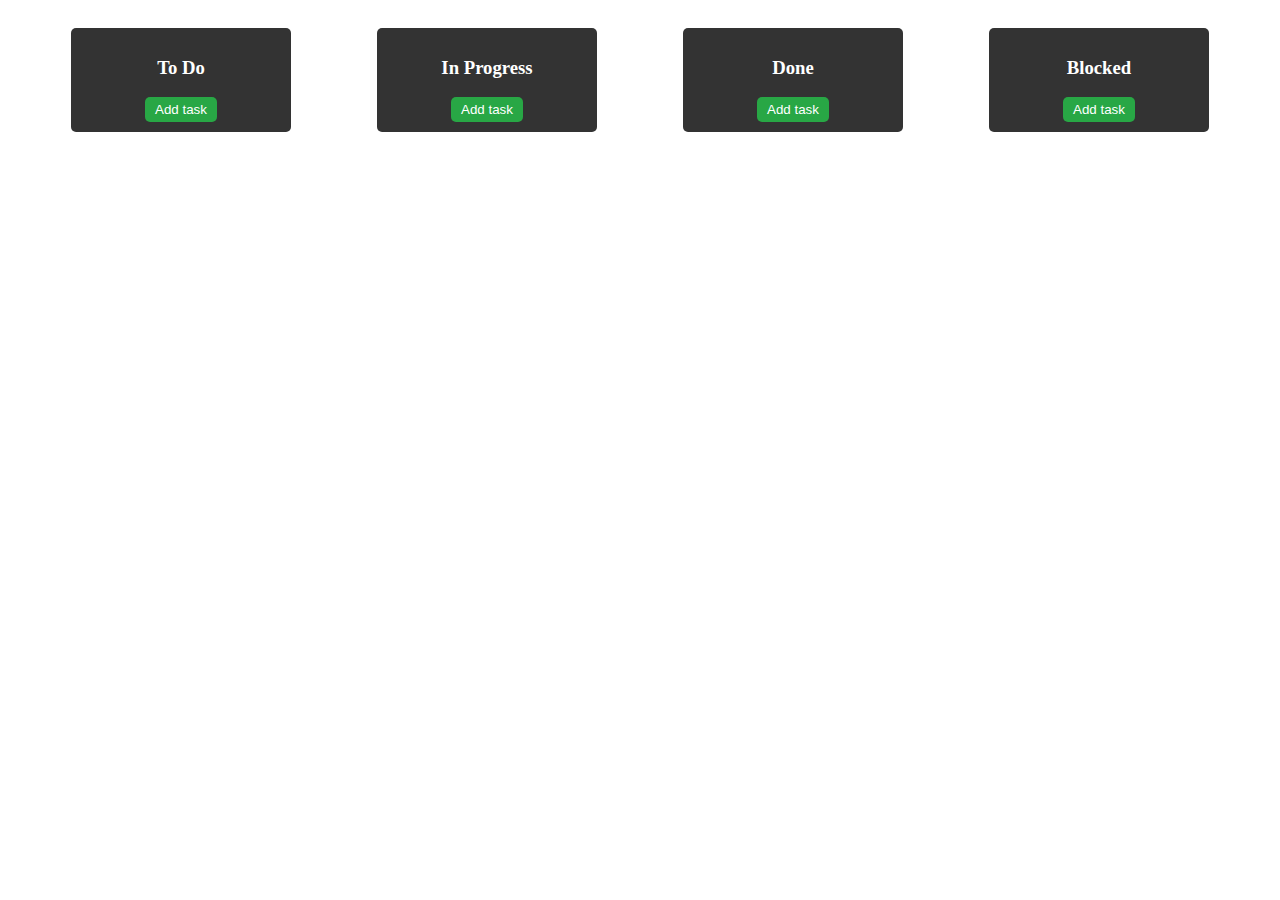
==== todo.html @ 40d8f74a "todo list" ====
<!DOCTYPE html> <html lang="en">
 <head>
 <meta charset="UTF-8"> <meta name="viewport" content="width=device-width, initial-scale=1.0">
 <title>Task Board</title> <style>
 .board { display: flex; justify-content: space-around; padding: 20px; }
.column { width: 200px; padding: 10px; background-color: #333; color: #fff; border-radius: 5px; }
.column h3 { text-align: center; } 
.task { background-color: #555; padding: 10px; margin: 10px 0; border-radius: 5px; cursor: grab; }
.add-task { text-align: center; margin-top: 10px; }
.add-task button { background-color: #28a745; color: #fff; border: none; padding: 5px 10px; cursor: pointer; border-radius: 5px; }
</style> 
</head>
<body> 
     <div class="board"> <div class="column" id="todo"> <h3>To Do</h3> <div class="tasks"></div> <div class="add-task"> <button onclick="addTask('todo')">Add task</button> </div> </div> <div class="column" id="in-progress"> <h3>In Progress</h3> <div class="tasks"></div> <div class="add-task"> <button onclick="addTask('in-progress')">Add task</button> </div> </div> <div class="column" id="done"> <h3>Done</h3> <div class="tasks"></div> <div class="add-task"> <button onclick="addTask('done')">Add task</button> </div> </div> <div class="column" id="blocked"> <h3>Blocked</h3> <div class="tasks"></div> <div class="add-task"> <button onclick="addTask('blocked')">Add task</button> </div> </div> </div> <script> // Function to add a task function addTask(columnId) { const column = document.getElementById(columnId).querySelector('.tasks'); const task = document.createElement('div'); task.className = 'task'; task.innerText = '[Task] - Edit or delete here'; task.draggable = true; // Add delete button const deleteButton = document.createElement('button'); deleteButton.innerText = '🗑️'; deleteButton.onclick = () => task.remove(); task.appendChild(deleteButton); // Append the task to the column column.appendChild(task); } // Make tasks draggable (optional) document.querySelectorAll('.task').forEach(task => { task.addEventListener('dragstart', e => { e.dataTransfer.setData('text/plain', task.id); }); }); document.querySelectorAll('.tasks').forEach(column => { column.addEventListener('dragover', e => { e.preventDefault(); }); column.addEventListener('drop', e => { const taskId = e.dataTransfer.getData('text'); const task = document.getElementById(taskId); column.appendChild(task); }); }); </script> </body> </html>
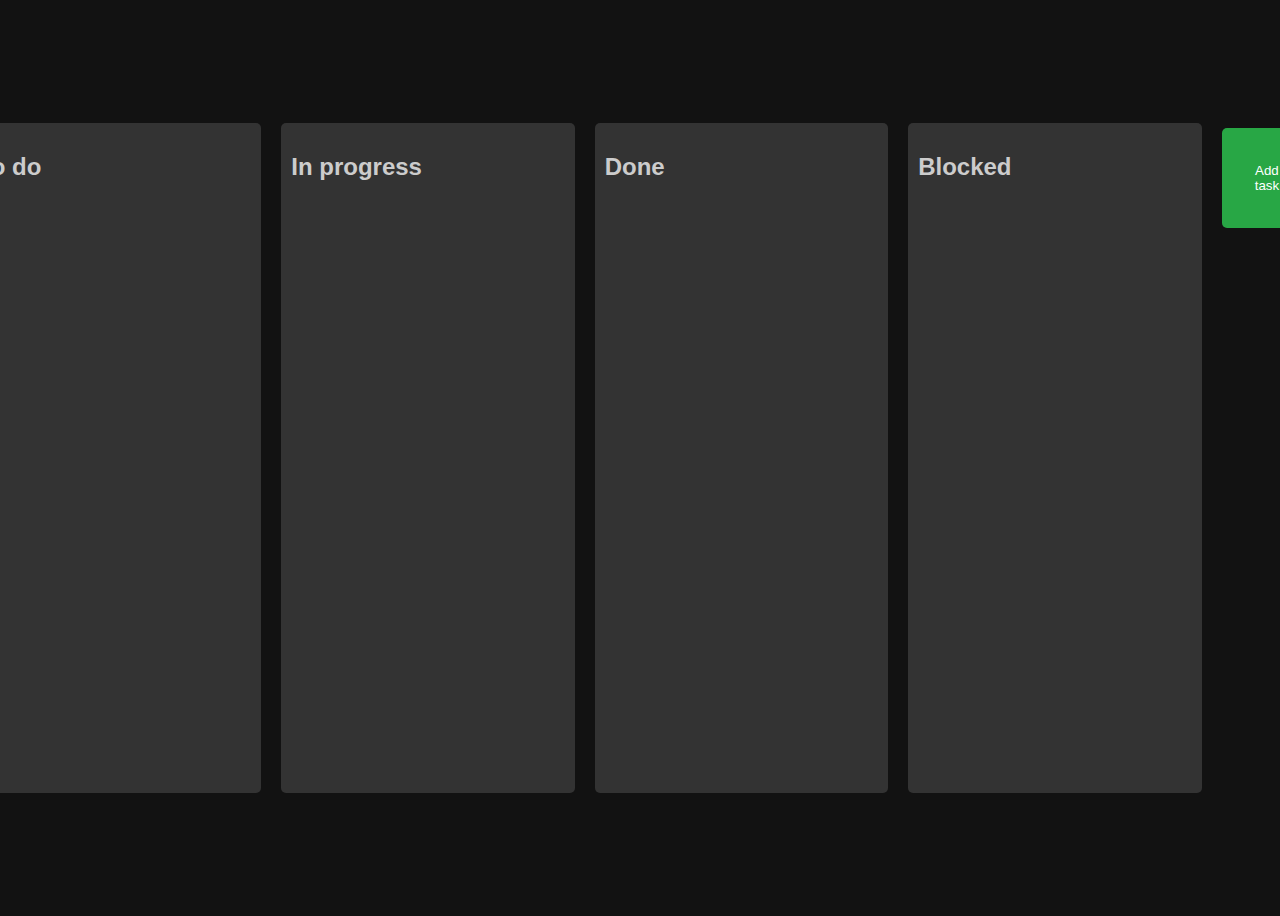
==== commit 62ebcdfb: "todo ehelsen" ====
--- a/todo.html
+++ b/todo.html
@@ -1,14 +1,30 @@
-<!DOCTYPE html> <html lang="en">
- <head>
- <meta charset="UTF-8"> <meta name="viewport" content="width=device-width, initial-scale=1.0">
- <title>Task Board</title> <style>
- .board { display: flex; justify-content: space-around; padding: 20px; }
-.column { width: 200px; padding: 10px; background-color: #333; color: #fff; border-radius: 5px; }
-.column h3 { text-align: center; } 
-.task { background-color: #555; padding: 10px; margin: 10px 0; border-radius: 5px; cursor: grab; }
-.add-task { text-align: center; margin-top: 10px; }
-.add-task button { background-color: #28a745; color: #fff; border: none; padding: 5px 10px; cursor: pointer; border-radius: 5px; }
-</style> 
-</head>
-<body> 
-     <div class="board"> <div class="column" id="todo"> <h3>To Do</h3> <div class="tasks"></div> <div class="add-task"> <button onclick="addTask('todo')">Add task</button> </div> </div> <div class="column" id="in-progress"> <h3>In Progress</h3> <div class="tasks"></div> <div class="add-task"> <button onclick="addTask('in-progress')">Add task</button> </div> </div> <div class="column" id="done"> <h3>Done</h3> <div class="tasks"></div> <div class="add-task"> <button onclick="addTask('done')">Add task</button> </div> </div> <div class="column" id="blocked"> <h3>Blocked</h3> <div class="tasks"></div> <div class="add-task"> <button onclick="addTask('blocked')">Add task</button> </div> </div> </div> <script> // Function to add a task function addTask(columnId) { const column = document.getElementById(columnId).querySelector('.tasks'); const task = document.createElement('div'); task.className = 'task'; task.innerText = '[Task] - Edit or delete here'; task.draggable = true; // Add delete button const deleteButton = document.createElement('button'); deleteButton.innerText = '🗑️'; deleteButton.onclick = () => task.remove(); task.appendChild(deleteButton); // Append the task to the column column.appendChild(task); } // Make tasks draggable (optional) document.querySelectorAll('.task').forEach(task => { task.addEventListener('dragstart', e => { e.dataTransfer.setData('text/plain', task.id); }); }); document.querySelectorAll('.tasks').forEach(column => { column.addEventListener('dragover', e => { e.preventDefault(); }); column.addEventListener('drop', e => { const taskId = e.dataTransfer.getData('text'); const task = document.getElementById(taskId); column.appendChild(task); }); }); </script> </body> </html>
+<!DOCTYPE html>
+<html lang="en">
+  <head>
+    <meta charset="UTF-8" />
+    <meta name="viewport" content="width=device-width, initial-scale=1.0" />
+    <title>To Do List</title>
+    <link rel="stylesheet" href="todo.css" />
+    <script>todo.js</script>
+  </head>
+  <body>
+    <div class="board">
+      <div class="column" id="to-do">
+        <h2>To do</h2>
+      </div>
+      <div class="column" id="in-progress">
+        <h2>In progress</h2>
+      </div>
+      <div class="column" id="done">
+        <h2>Done</h2>
+      </div>
+      <div class="column" id="blocked">
+        <h2>Blocked</h2>
+      </div>
+      <button id="add-task">Add task</button>
+    </div>
+    <script src="todo.js"></script>
+  </body>
+</html>
+ 
+ --- a/todo.css
+++ b/todo.css
@@ -0,0 +1,70 @@
+body {
+    display: flex;
+    justify-content: center;
+    align-items: center;
+    height: 100vh;
+    background-color: #121212;
+    color: white;
+    font-family: Arial, sans-serif;
+  }
+   
+  .board {
+    display: flex;
+    gap: 20px;
+  }
+   
+  .column {
+    background-color: #333;
+    padding: 10px;
+    width: 280px;
+    border-radius: 5px;
+    height: 650px;
+    display: flex;
+    justify-content: space-between;
+  }
+   
+  .column h2 {
+    color: #ccc;
+    margin-bottom: 10px;
+  }
+   
+  .task {
+    background-color: #444;
+    padding: 10px;
+    margin-bottom: 10px;
+    border-radius: 5px;
+    color: white;
+    display: flex;
+    justify-content: space-between;
+    align-items: center;
+  }
+   
+  .task-buttons {
+    display: flex;
+    gap: 5px;
+  }
+   
+  .task-buttons button {
+    background-color: #666;
+    color: white;
+    border: none;
+    padding: 5px;
+    cursor: pointer;
+    border-radius: 3px;
+  }
+   
+  .task-buttons button:hover {
+    background-color: #888;
+  }
+   
+  #add-task {
+    background-color: #28a745;
+    color: white;
+    border: none;
+    padding: 10px 20px;
+    margin-top: 5px;
+    cursor: pointer;
+    border-radius: 5px;
+    height: 100px;
+  }
+   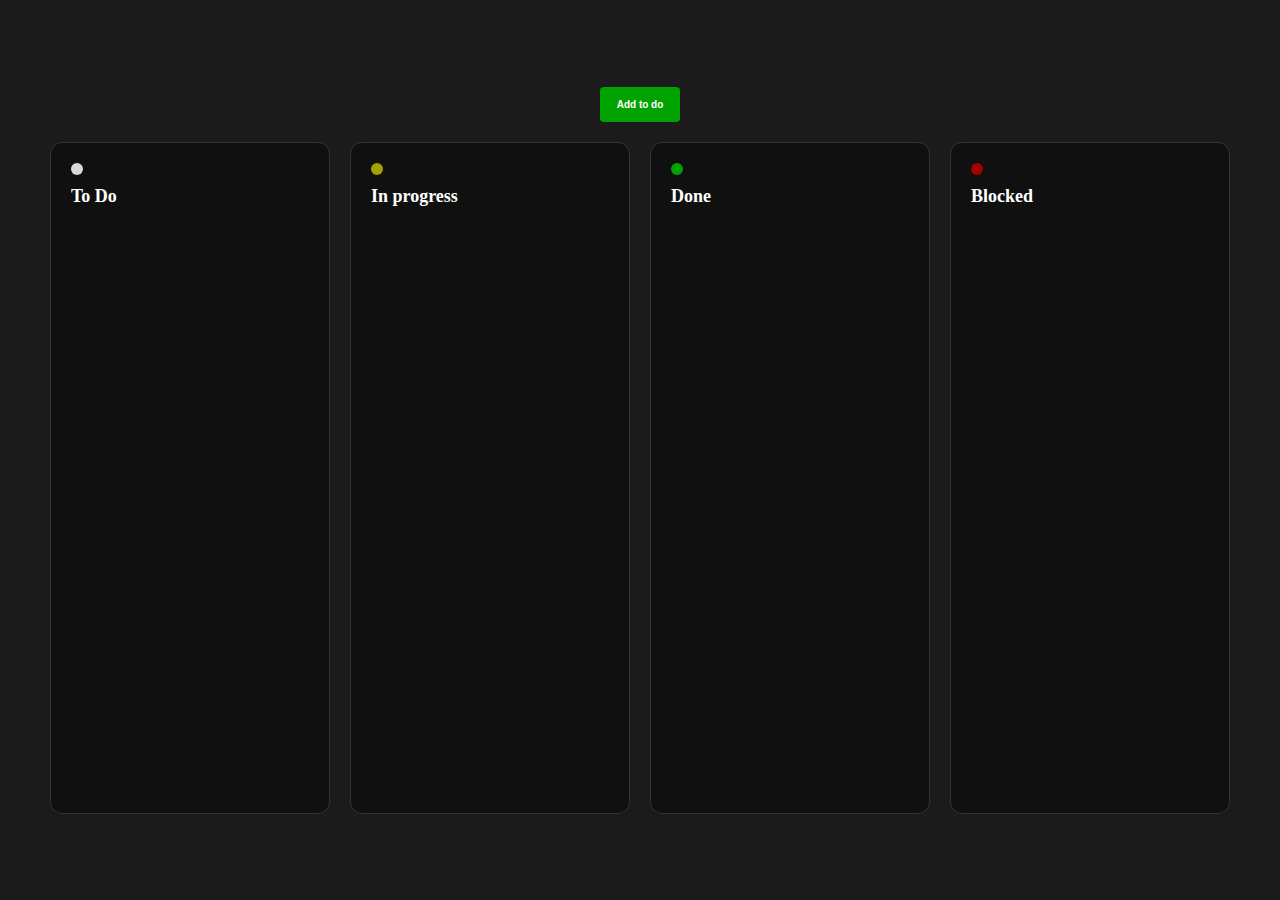
==== commit dea18036: "todo enter task belen bolson" ====
--- a/todo.html
+++ b/todo.html
@@ -1,30 +1,157 @@
-<!DOCTYPE html>
+<!-- <!DOCTYPE html>
 <html lang="en">
   <head>
     <meta charset="UTF-8" />
     <meta name="viewport" content="width=device-width, initial-scale=1.0" />
     <title>To Do List</title>
     <link rel="stylesheet" href="todo.css" />
-    <script>todo.js</script>
   </head>
+
+
+
   <body>
+
     <div class="board">
       <div class="column" id="to-do">
-        <h2>To do</h2>
+
+          <div class="title-container"> 
+
+
+                 <div class="dot"></div>
+          <div class="mini-title" >To do</div> 
+     </div>
       </div>
+
+
+
       <div class="column" id="in-progress">
-        <h2>In progress</h2>
+          
+          <div class="title-container">
+          <div class="dot"></div>
+        <div class="mini-title">In progress</div>
       </div>
+      </div>
+
+
       <div class="column" id="done">
-        <h2>Done</h2>
+          <div class="title-container">
+          <div class="dot"></div>
+          <div class="mini-title">Done</div>
       </div>
+    </div>
+
+
       <div class="column" id="blocked">
-        <h2>Blocked</h2>
+          <div class="title-container">
+          <div class="dot"></div>
+          <div class="mini-title">Blocked</div>
       </div>
-      <button id="add-task">Add task</button>
+     </div>
+</div>
+
+
+
+
+      <button onclick="addTodo()" id="add-task">Add task</button>
+      
+
     </div>
-    <script src="todo.js"></script>
+
+
+    <div id="modal">
+     <div class="modal-content">
+          <H2>enter task</H2>
+          <input type="text" id="taskName" />
+          <button onclick="saveTodo()">add</button>
+     </div>
+
+ </div>
+
+    <script src="todo.js"> enter</script>
+
+
+
   </body>
+
+
 </html>
  
- +  -->
+
+
+
+
+  <!DOCTYPE html>
+<html lang="en">
+
+
+
+  <head>
+    <meta charset="UTF-8" />
+    <meta name="viewport" content="width=device-width, initial-scale=1.0" />
+    <title>ToDo</title>
+    <link rel="stylesheet" href="/todo.css" />
+    <link
+      rel="stylesheet"
+      href="https://cdnjs.cloudflare.com/ajax/libs/font-awesome/6.6.0/css/all.min.css"
+      integrity="sha512-Kc323vGBEqzTmouAECnVceyQqyqdsSiqLQISBL29aUW4U/M7pSPA/gEUZQqv1cwx4OnYxTxve5UMg5GT6L4JJg=="
+      crossorigin="anonymous"
+      referrerpolicy="no-referrer"/>
+  </head>
+
+
+
+
+
+
+  <body>
+    <main>
+      <section>
+        <div class="navbar">
+          <div>
+            <button class="AddButton" onclick="addTask()">Add to do</button>
+          </div>
+        </div>
+        <div id="modal">
+          <div class="modal-content">
+            <h2>Enter Task</h2>
+            <input type="text" id="task-name" />
+            <label for="cars"></label>
+            <select id="task-status">
+              <option value="todo">To Do</option>
+              <option value="in-progress">In progress</option>
+              <option value="Done">Done</option>
+              <option value="Blocked">Blocked</option>
+            </select>
+            <button onclick="saveTask()">Submit</button>
+          </div>
+        </div>
+ 
+        <div id="tasks" class="tasks"></div>
+        <div class="card-container">
+          <div class="card1">
+            <div class="dot1"></div>
+            <div class="todoTitle">To Do</div>
+            <div id="todo-tasks"></div>
+          </div>
+          <div class="card2">
+            <div class="dot2"></div>
+            <div class="todoTitle">In progress</div>
+            <div id="in-progress-tasks"></div>
+          </div>
+          <div class="card3">
+            <div class="dot3"></div>
+            <div class="todoTitle">Done</div>
+            <div id="done-tasks"></div>
+          </div>
+          <div class="card4">
+            <div class="dot4"></div>
+            <div class="todoTitle">Blocked</div>
+            <div id="blocked-tasks"></div>
+          </div>
+        </div>
+        <script src="/todo.js"></script>
+      </section>
+    </main>
+  </body>
+</html>--- a/todo.css
+++ b/todo.css
@@ -1,7 +1,6 @@
-body {
-    display: flex;
-    justify-content: center;
-    align-items: center;
+/* body {
+    display: flex;
+    justify-content: center;
     height: 100vh;
     background-color: #121212;
     color: white;
@@ -11,8 +10,9 @@
   .board {
     display: flex;
     gap: 20px;
-  }
-   
+    align-items: center;
+  }
+
   .column {
     background-color: #333;
     padding: 10px;
@@ -20,12 +20,25 @@
     border-radius: 5px;
     height: 650px;
     display: flex;
-    justify-content: space-between;
-  }
-   
-  .column h2 {
+    margin-top: 30px;
+  }
+  .title-container{
+    display: flex;
+   gap: 10px;
+   margin-top: 30px;
+}
+  .mini-title {
     color: #ccc;
     margin-bottom: 10px;
+    text-align: center;
+    font-size: 20px ;
+  }
+
+  .dot {
+    width: 15px;
+    height: 15px;
+    border-radius: 50%;
+    background-color: green;
   }
    
   .task {
@@ -67,4 +80,233 @@
     border-radius: 5px;
     height: 100px;
   }
-   +#modal {
+    position: fixed;
+    top: 0;
+    right: 0;
+    left: 0;
+    bottom: 0;
+    background-color: rgba(0, 0, 0, 0.4);
+    z-index: 3;
+    display: none;
+}
+.modal-open {
+    display: block;
+}
+.modal-content {
+    background-color: #1e1e1e;
+    margin: 15% auto;
+    width: 50%;
+    display: flex;
+    justify-content: center;
+    flex-direction: column;
+    align-items: center;
+    border-radius: 20px;
+    padding: 12px;
+}
+.modal-content > input {
+    padding: 10px;
+} */
+
+
+
+
+    
+  * {
+    margin: 0;
+    padding: 0;
+    box-sizing: border-box;
+  }
+   
+  section {
+    background-color: #1b1b1b;
+    min-height: 100vh;
+    width: 100vw;
+    display: flex;
+    justify-content: center;
+    align-items: center;
+    flex-direction: column;
+  }
+   
+  .navbar {
+    display: flex;
+    width: 50%;
+    justify-content: space-around;
+    margin-bottom: 20px;
+  }
+   
+  .tasks {
+    background-color: #1a1a1a;
+    color: #d9d9d9;
+    width: 18.75rem;
+    margin-right: auto;
+    margin-left: auto;
+    border-radius: 8px;
+    font-family: Arial, Helvetica, sans-serif;
+    font-weight: 300;
+    font-size: 12px;
+  }
+   
+  .AddButton {
+    font-size: 10px;
+    background-color: #00a300;
+    color: white;
+    font-weight: 700;
+    font-family: Arial, Helvetica, sans-serif;
+    border-radius: 4px;
+    width: 80px;
+    height: 35px;
+    border: none;
+    cursor: pointer;
+    transition: all 0.3s;
+  }
+   
+  .AddButton:hover {
+    border-radius: 20px;
+    background-color: #009900;
+  }
+   
+  .card-container {
+    display: flex;
+    justify-content: center;
+    gap: 20px;
+    flex-wrap: wrap;
+  }
+   
+  .card1,
+  .card2,
+  .card3,
+  .card4 {
+    background-color: #101010;
+    height: 672px;
+    width: 280px;
+    border: 1px solid #333333;
+    gap: 1px;
+    padding: 20px;
+    border-radius: 12px;
+    display: flex;
+    flex-direction: column;
+  }
+   
+  .dot1,
+  .dot2,
+  .dot3,
+  .dot4 {
+    width: 12px;
+    height: 12px;
+    border-radius: 50%;
+  }
+   
+  .dot1 {
+    background-color: #d9d9d9;
+  }
+  .dot2 {
+    background-color: #a3a300;
+  }
+  .dot3 {
+    background-color: #00a300;
+  }
+  .dot4 {
+    background-color: #a30000;
+  }
+   
+  .todoTitle {
+    font-weight: 700;
+    color: white;
+    font-size: 18px;
+    margin-top: 10px;
+  }
+   
+  .todo-item {
+    font-family: Arial, Helvetica, sans-serif;
+    font-weight: 400;
+    font-size: 12px;
+    color: white;
+    margin-top: 10px;
+    display: flex;
+    justify-content: space-around;
+    align-items: center;
+    padding: 5px;
+    border: 1px solid #dddddd37;
+    border-radius: 5px;
+    cursor: pointer;
+  }
+   
+  .todo-item i {
+    margin-left: 10px;
+    cursor: pointer;
+  }
+  .fa-solid {
+    color: rgba(255, 255, 255, 0.507);
+    transition: all 0.2s;
+  }
+  .fa-solid:hover {
+    color: white;
+  }
+  .fa-trash {
+    color: rgba(255, 0, 0, 0.5);
+    transition: all 0.2s;
+  }
+  .fa-trash:hover {
+    color: red;
+  }
+   
+  #modal {
+    position: fixed;
+    top: 0%;
+    bottom: 0%;
+    left: 0%;
+    right: 0%;
+    background-color: rgba(0, 0, 0, 0.4);
+    z-index: 3;
+    display: none;
+  }
+   
+  .modal-content {
+    background-color: #1e1e1e;
+    margin: 100px auto;
+    width: 370px;
+    display: flex;
+    flex-direction: column;
+    align-items: center;
+    justify-content: center;
+    border-radius: 16px;
+    padding: 12px;
+    color: white;
+    gap: 10px;
+  }
+   
+  .modal-content input,
+  .modal-content select {
+    border: 1px solid #999999;
+    border-radius: 4px;
+    background-color: transparent;
+    width: 290px;
+    height: 44px;
+    color: grey;
+  }
+   
+  .modal-content h2 {
+    font-family: Arial, Helvetica, sans-serif;
+    font-size: 24px;
+    font-weight: 700;
+    color: white;
+  }
+   
+  .modal-content button {
+    margin-top: 20px;
+    font-size: 16px;
+    background-color: #00a300;
+    color: white;
+    font-weight: 700;
+    font-family: Arial, Helvetica, sans-serif;
+    border-radius: 4px;
+    width: 290px;
+    height: 44px;
+    border: none;
+    cursor: pointer;
+  }
+   
+  .modal-content button:hover {
+    background-color: #009900;
+  }--- a/todo.css
+++ b/todo.css
@@ -1,7 +1,6 @@
-body {
-    display: flex;
-    justify-content: center;
-    align-items: center;
+/* body {
+    display: flex;
+    justify-content: center;
     height: 100vh;
     background-color: #121212;
     color: white;
@@ -11,8 +10,9 @@
   .board {
     display: flex;
     gap: 20px;
-  }
-   
+    align-items: center;
+  }
+
   .column {
     background-color: #333;
     padding: 10px;
@@ -20,12 +20,25 @@
     border-radius: 5px;
     height: 650px;
     display: flex;
-    justify-content: space-between;
-  }
-   
-  .column h2 {
+    margin-top: 30px;
+  }
+  .title-container{
+    display: flex;
+   gap: 10px;
+   margin-top: 30px;
+}
+  .mini-title {
     color: #ccc;
     margin-bottom: 10px;
+    text-align: center;
+    font-size: 20px ;
+  }
+
+  .dot {
+    width: 15px;
+    height: 15px;
+    border-radius: 50%;
+    background-color: green;
   }
    
   .task {
@@ -67,4 +80,233 @@
     border-radius: 5px;
     height: 100px;
   }
-   +#modal {
+    position: fixed;
+    top: 0;
+    right: 0;
+    left: 0;
+    bottom: 0;
+    background-color: rgba(0, 0, 0, 0.4);
+    z-index: 3;
+    display: none;
+}
+.modal-open {
+    display: block;
+}
+.modal-content {
+    background-color: #1e1e1e;
+    margin: 15% auto;
+    width: 50%;
+    display: flex;
+    justify-content: center;
+    flex-direction: column;
+    align-items: center;
+    border-radius: 20px;
+    padding: 12px;
+}
+.modal-content > input {
+    padding: 10px;
+} */
+
+
+
+
+    
+  * {
+    margin: 0;
+    padding: 0;
+    box-sizing: border-box;
+  }
+   
+  section {
+    background-color: #1b1b1b;
+    min-height: 100vh;
+    width: 100vw;
+    display: flex;
+    justify-content: center;
+    align-items: center;
+    flex-direction: column;
+  }
+   
+  .navbar {
+    display: flex;
+    width: 50%;
+    justify-content: space-around;
+    margin-bottom: 20px;
+  }
+   
+  .tasks {
+    background-color: #1a1a1a;
+    color: #d9d9d9;
+    width: 18.75rem;
+    margin-right: auto;
+    margin-left: auto;
+    border-radius: 8px;
+    font-family: Arial, Helvetica, sans-serif;
+    font-weight: 300;
+    font-size: 12px;
+  }
+   
+  .AddButton {
+    font-size: 10px;
+    background-color: #00a300;
+    color: white;
+    font-weight: 700;
+    font-family: Arial, Helvetica, sans-serif;
+    border-radius: 4px;
+    width: 80px;
+    height: 35px;
+    border: none;
+    cursor: pointer;
+    transition: all 0.3s;
+  }
+   
+  .AddButton:hover {
+    border-radius: 20px;
+    background-color: #009900;
+  }
+   
+  .card-container {
+    display: flex;
+    justify-content: center;
+    gap: 20px;
+    flex-wrap: wrap;
+  }
+   
+  .card1,
+  .card2,
+  .card3,
+  .card4 {
+    background-color: #101010;
+    height: 672px;
+    width: 280px;
+    border: 1px solid #333333;
+    gap: 1px;
+    padding: 20px;
+    border-radius: 12px;
+    display: flex;
+    flex-direction: column;
+  }
+   
+  .dot1,
+  .dot2,
+  .dot3,
+  .dot4 {
+    width: 12px;
+    height: 12px;
+    border-radius: 50%;
+  }
+   
+  .dot1 {
+    background-color: #d9d9d9;
+  }
+  .dot2 {
+    background-color: #a3a300;
+  }
+  .dot3 {
+    background-color: #00a300;
+  }
+  .dot4 {
+    background-color: #a30000;
+  }
+   
+  .todoTitle {
+    font-weight: 700;
+    color: white;
+    font-size: 18px;
+    margin-top: 10px;
+  }
+   
+  .todo-item {
+    font-family: Arial, Helvetica, sans-serif;
+    font-weight: 400;
+    font-size: 12px;
+    color: white;
+    margin-top: 10px;
+    display: flex;
+    justify-content: space-around;
+    align-items: center;
+    padding: 5px;
+    border: 1px solid #dddddd37;
+    border-radius: 5px;
+    cursor: pointer;
+  }
+   
+  .todo-item i {
+    margin-left: 10px;
+    cursor: pointer;
+  }
+  .fa-solid {
+    color: rgba(255, 255, 255, 0.507);
+    transition: all 0.2s;
+  }
+  .fa-solid:hover {
+    color: white;
+  }
+  .fa-trash {
+    color: rgba(255, 0, 0, 0.5);
+    transition: all 0.2s;
+  }
+  .fa-trash:hover {
+    color: red;
+  }
+   
+  #modal {
+    position: fixed;
+    top: 0%;
+    bottom: 0%;
+    left: 0%;
+    right: 0%;
+    background-color: rgba(0, 0, 0, 0.4);
+    z-index: 3;
+    display: none;
+  }
+   
+  .modal-content {
+    background-color: #1e1e1e;
+    margin: 100px auto;
+    width: 370px;
+    display: flex;
+    flex-direction: column;
+    align-items: center;
+    justify-content: center;
+    border-radius: 16px;
+    padding: 12px;
+    color: white;
+    gap: 10px;
+  }
+   
+  .modal-content input,
+  .modal-content select {
+    border: 1px solid #999999;
+    border-radius: 4px;
+    background-color: transparent;
+    width: 290px;
+    height: 44px;
+    color: grey;
+  }
+   
+  .modal-content h2 {
+    font-family: Arial, Helvetica, sans-serif;
+    font-size: 24px;
+    font-weight: 700;
+    color: white;
+  }
+   
+  .modal-content button {
+    margin-top: 20px;
+    font-size: 16px;
+    background-color: #00a300;
+    color: white;
+    font-weight: 700;
+    font-family: Arial, Helvetica, sans-serif;
+    border-radius: 4px;
+    width: 290px;
+    height: 44px;
+    border: none;
+    cursor: pointer;
+  }
+   
+  .modal-content button:hover {
+    background-color: #009900;
+  }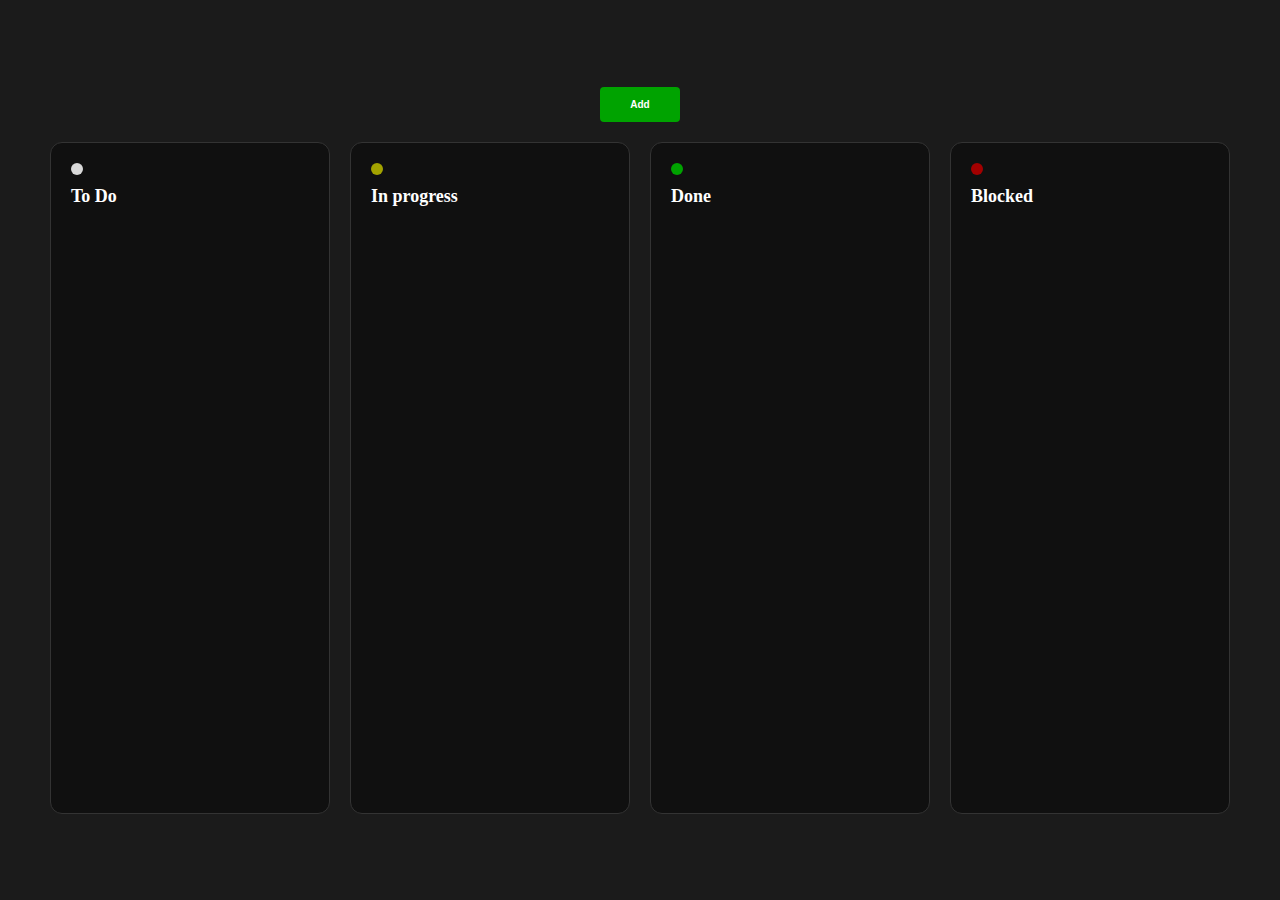
==== commit 89fa712c: "todo duussan" ====
--- a/todo.html
+++ b/todo.html
@@ -1,85 +1,3 @@
-<!-- <!DOCTYPE html>
-<html lang="en">
-  <head>
-    <meta charset="UTF-8" />
-    <meta name="viewport" content="width=device-width, initial-scale=1.0" />
-    <title>To Do List</title>
-    <link rel="stylesheet" href="todo.css" />
-  </head>
-
-
-
-  <body>
-
-    <div class="board">
-      <div class="column" id="to-do">
-
-          <div class="title-container"> 
-
-
-                 <div class="dot"></div>
-          <div class="mini-title" >To do</div> 
-     </div>
-      </div>
-
-
-
-      <div class="column" id="in-progress">
-          
-          <div class="title-container">
-          <div class="dot"></div>
-        <div class="mini-title">In progress</div>
-      </div>
-      </div>
-
-
-      <div class="column" id="done">
-          <div class="title-container">
-          <div class="dot"></div>
-          <div class="mini-title">Done</div>
-      </div>
-    </div>
-
-
-      <div class="column" id="blocked">
-          <div class="title-container">
-          <div class="dot"></div>
-          <div class="mini-title">Blocked</div>
-      </div>
-     </div>
-</div>
-
-
-
-
-      <button onclick="addTodo()" id="add-task">Add task</button>
-      
-
-    </div>
-
-
-    <div id="modal">
-     <div class="modal-content">
-          <H2>enter task</H2>
-          <input type="text" id="taskName" />
-          <button onclick="saveTodo()">add</button>
-     </div>
-
- </div>
-
-    <script src="todo.js"> enter</script>
-
-
-
-  </body>
-
-
-</html>
- 
-  -->
-
-
-
 
   <!DOCTYPE html>
 <html lang="en">
@@ -109,7 +27,7 @@
       <section>
         <div class="navbar">
           <div>
-            <button class="AddButton" onclick="addTask()">Add to do</button>
+            <button class="AddButton" onclick="addTask()">Add</button>
           </div>
         </div>
         <div id="modal">
@@ -117,40 +35,62 @@
             <h2>Enter Task</h2>
             <input type="text" id="task-name" />
             <label for="cars"></label>
+
+
+
             <select id="task-status">
               <option value="todo">To Do</option>
               <option value="in-progress">In progress</option>
               <option value="Done">Done</option>
               <option value="Blocked">Blocked</option>
             </select>
+
+
             <button onclick="saveTask()">Submit</button>
           </div>
         </div>
  
+
+
         <div id="tasks" class="tasks"></div>
-        <div class="card-container">
+        <div class="column-container">
           <div class="card1">
             <div class="dot1"></div>
             <div class="todoTitle">To Do</div>
             <div id="todo-tasks"></div>
           </div>
+
+
+
           <div class="card2">
             <div class="dot2"></div>
             <div class="todoTitle">In progress</div>
             <div id="in-progress-tasks"></div>
           </div>
+
+
+
           <div class="card3">
             <div class="dot3"></div>
             <div class="todoTitle">Done</div>
             <div id="done-tasks"></div>
           </div>
+
+
+
           <div class="card4">
             <div class="dot4"></div>
             <div class="todoTitle">Blocked</div>
             <div id="blocked-tasks"></div>
           </div>
         </div>
+
+
+
         <script src="/todo.js"></script>
+
+
+
       </section>
     </main>
   </body>
--- a/todo.css
+++ b/todo.css
@@ -1,117 +1,4 @@
-/* body {
-    display: flex;
-    justify-content: center;
-    height: 100vh;
-    background-color: #121212;
-    color: white;
-    font-family: Arial, sans-serif;
-  }
-   
-  .board {
-    display: flex;
-    gap: 20px;
-    align-items: center;
-  }
 
-  .column {
-    background-color: #333;
-    padding: 10px;
-    width: 280px;
-    border-radius: 5px;
-    height: 650px;
-    display: flex;
-    margin-top: 30px;
-  }
-  .title-container{
-    display: flex;
-   gap: 10px;
-   margin-top: 30px;
-}
-  .mini-title {
-    color: #ccc;
-    margin-bottom: 10px;
-    text-align: center;
-    font-size: 20px ;
-  }
-
-  .dot {
-    width: 15px;
-    height: 15px;
-    border-radius: 50%;
-    background-color: green;
-  }
-   
-  .task {
-    background-color: #444;
-    padding: 10px;
-    margin-bottom: 10px;
-    border-radius: 5px;
-    color: white;
-    display: flex;
-    justify-content: space-between;
-    align-items: center;
-  }
-   
-  .task-buttons {
-    display: flex;
-    gap: 5px;
-  }
-   
-  .task-buttons button {
-    background-color: #666;
-    color: white;
-    border: none;
-    padding: 5px;
-    cursor: pointer;
-    border-radius: 3px;
-  }
-   
-  .task-buttons button:hover {
-    background-color: #888;
-  }
-   
-  #add-task {
-    background-color: #28a745;
-    color: white;
-    border: none;
-    padding: 10px 20px;
-    margin-top: 5px;
-    cursor: pointer;
-    border-radius: 5px;
-    height: 100px;
-  }
-#modal {
-    position: fixed;
-    top: 0;
-    right: 0;
-    left: 0;
-    bottom: 0;
-    background-color: rgba(0, 0, 0, 0.4);
-    z-index: 3;
-    display: none;
-}
-.modal-open {
-    display: block;
-}
-.modal-content {
-    background-color: #1e1e1e;
-    margin: 15% auto;
-    width: 50%;
-    display: flex;
-    justify-content: center;
-    flex-direction: column;
-    align-items: center;
-    border-radius: 20px;
-    padding: 12px;
-}
-.modal-content > input {
-    padding: 10px;
-} */
-
-
-
-
-    
   * {
     margin: 0;
     padding: 0;
@@ -162,11 +49,11 @@
   }
    
   .AddButton:hover {
-    border-radius: 20px;
+    border-radius: 8px;
     background-color: #009900;
   }
    
-  .card-container {
+  .column-container {
     display: flex;
     justify-content: center;
     gap: 20px;
